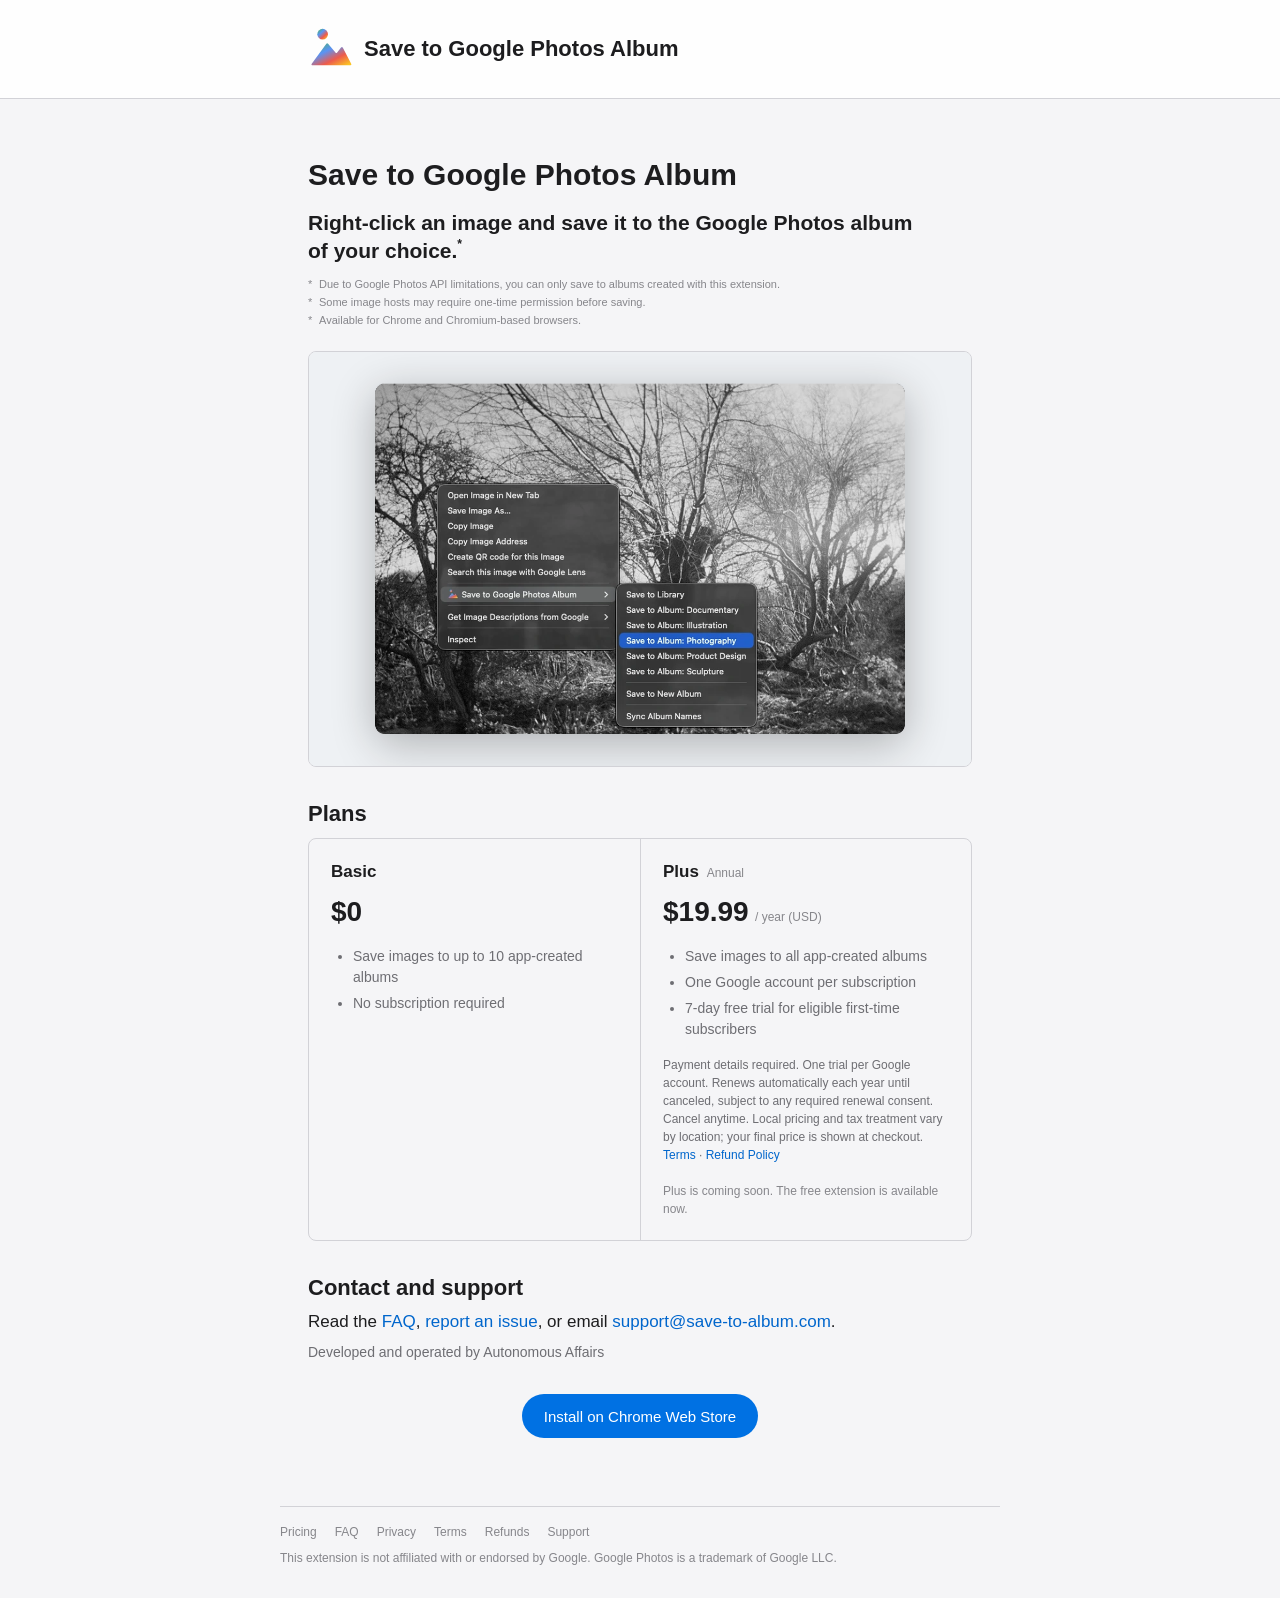
==== index.html @ 283ec3f0 "Raise annual Plus base price to USD 19.99" ====
<!doctype html>
<html lang="en">
  <head>
    <meta charset="utf-8">
    <meta name="viewport" content="width=device-width, initial-scale=1">
    <link rel="icon" href="icon.svg" type="image/svg+xml">
    <link rel="canonical" href="https://save-to-album.com/">
    <meta name="description" content="Save images from the web directly to albums created with the Save to Google Photos Album Chrome extension.">
    <link rel="stylesheet" href="styles.css?v=20261107-1">
    <title>Save to Google Photos Album</title>
  </head>
  <body class="home-page">
    <header class="site-header">
      <nav class="site-nav" aria-label="Home">
        <a class="site-brand" href="./"><img src="icon.svg" alt=""><span>Save to Google Photos Album</span></a>
      </nav>
    </header>

    <main class="home-shell">
      <article class="home-card">
        <h1 class="product-title">Save to Google Photos Album</h1>
        <p class="tagline">Right-click an image and save it to the Google Photos album of your choice.<sup>*</sup></p>
        <ul class="product-notes" aria-label="Compatibility and usage notes">
          <li>Due to Google Photos API limitations, you can only save to albums created with this extension.</li>
          <li>Some image hosts may require one-time permission before saving.</li>
          <li>Available for Chrome and Chromium-based browsers.</li>
        </ul>

        <section class="home-section demo-section" aria-label="Product demo">
          <figure class="demo-media">
            <img src="assets/right-click-menu.png" width="1280" height="800" alt="Chrome right-click menu showing Save to Library, Save to Album, and Save to New Album">
          </figure>
        </section>

        <section id="plans" class="home-section" aria-labelledby="plans-heading">
          <h2 id="plans-heading">Plans</h2>
          <div class="plans-grid">
            <article class="plan-option">
              <h3>Basic</h3>
              <p class="plan-price">$0</p>
              <ul>
                <li>Save images to up to 10 app-created albums</li>
                <li>No subscription required</li>
              </ul>
            </article>
            <article class="plan-option plan-plus">
              <h3>Plus <span>Annual</span></h3>
              <p class="plan-price">$19.99<span> / year (USD)</span></p>
              <ul>
                <li>Save images to all app-created albums</li>
                <li>One Google account per subscription</li>
                <li>7-day free trial for eligible first-time subscribers</li>
              </ul>
              <p class="renewal-disclosure">Payment details required. One trial per Google account. Renews automatically each year until canceled, subject to any required renewal consent. Cancel anytime. Local pricing and tax treatment vary by location; your final price is shown at checkout. <a href="terms/">Terms</a> &middot; <a href="refunds/">Refund Policy</a></p>
              <p class="plan-note">Plus is coming soon. The free extension is available now.</p>
            </article>
          </div>
        </section>

        <section class="home-section" aria-labelledby="support-heading">
          <h2 id="support-heading">Contact and support</h2>
          <p>Read the <a href="faq/">FAQ</a>, <a href="support/">report an issue</a>, or email <a href="mailto:support@save-to-album.com">support@save-to-album.com</a>.</p>
          <p class="operator-note">Developed and operated by Autonomous Affairs</p>
        </section>

        <section class="install-section" aria-label="Install and usage notes">
          <div class="home-actions">
            <a class="button primary" href="https://chromewebstore.google.com/detail/plkmjbhjcapopbeencbedeekhghcpiho">Install on Chrome Web Store</a>
          </div>
        </section>
      </article>

      <footer class="home-footer">
        <nav aria-label="Footer navigation"><a href="#plans">Pricing</a><a href="faq/">FAQ</a><a href="privacy/">Privacy</a><a href="terms/">Terms</a><a href="refunds/">Refunds</a><a href="support/">Support</a></nav>
        <p>This extension is not affiliated with or endorsed by Google. Google Photos is a trademark of Google LLC.</p>
      </footer>
    </main>
  </body>
</html>
---- styles.css ----
:root {
  color-scheme: light;
  --ink: #1d1d1f;
  --muted: #6e6e73;
  --quiet: #86868b;
  --line: #d2d2d7;
  --page: #f5f5f7;
  --blue: #0066cc;
  font-family: -apple-system, BlinkMacSystemFont, "SF Pro Text", "Helvetica Neue", Arial, Pretendard, sans-serif;
  color: var(--ink);
  background: var(--page);
}

* {
  box-sizing: border-box;
}

body {
  margin: 0;
  padding: 0;
  background: var(--page);
  color: var(--ink);
  font-size: 17px;
  line-height: 1.47059;
  letter-spacing: 0;
  -webkit-font-smoothing: antialiased;
}

a {
  color: var(--blue);
  text-decoration: none;
}

a:hover {
  text-decoration: underline;
}

a:focus-visible,
.button:focus-visible {
  outline: 3px solid rgba(0, 125, 250, 0.45);
  outline-offset: 3px;
}

img {
  display: block;
  max-width: 100%;
}

.site-header {
  border-bottom: 1px solid var(--line);
  background: rgba(255, 255, 255, 0.92);
}

.site-nav {
  width: min(calc(100% - 40px), 760px);
  min-height: 98px;
  margin: 0 auto;
  display: flex;
  align-items: center;
  justify-content: flex-start;
  gap: 24px;
}

.home-page .site-nav {
  width: min(calc(100% - 96px), 664px);
}

.document-page .site-nav {
  width: min(calc(100% - 96px), 724px);
}

.checkout-page .site-nav {
  width: min(calc(100% - 168px), 692px);
}

.site-brand {
  display: inline-flex;
  align-items: center;
  gap: 12px;
  color: var(--ink);
  font-family: inherit;
  font-size: 22px;
  font-weight: 600;
  line-height: 1.18182;
  text-decoration: none;
  min-width: 0;
  white-space: normal;
  overflow-wrap: anywhere;
}

.site-brand:hover {
  text-decoration: none;
}

.site-brand img {
  flex-shrink: 0;
  width: 44px;
  height: 44px;
}

.visually-hidden {
  position: absolute;
  width: 1px;
  height: 1px;
  padding: 0;
  margin: -1px;
  overflow: hidden;
  clip: rect(0, 0, 0, 0);
  white-space: nowrap;
  border: 0;
}

/* Homepage */
.home-shell {
  max-width: 760px;
  margin: 24px auto 0;
}

.home-card,
body > main:not(.home-shell):not(.checkout-shell):not(.support-shell) {
  overflow: hidden;
  border: 1px solid var(--line);
  border-radius: 8px;
  background: #ffffff;
  box-shadow: 0 4px 24px rgba(0, 0, 0, 0.05);
}

.home-card {
  padding: 34px 48px 44px;
  border: 0;
  border-radius: 0;
  box-shadow: none;
  background: transparent;
}

.product-title {
  margin: 0 0 16px;
  font-size: 30px;
  line-height: 1.2;
}

.operator-note {
  color: var(--muted);
  font-size: 14px;
}

.home-brand {
  display: flex;
  align-items: center;
  gap: 14px;
}

.home-brand img {
  width: 44px;
  height: 44px;
  flex: 0 0 auto;
}

.home-brand h1 {
  margin: 0;
  font-size: 32px;
  font-weight: 650;
  line-height: 1.2;
}

.tagline {
  max-width: 620px;
  margin: 0;
  color: var(--ink);
  font-size: 21px;
  font-weight: 600;
  line-height: 1.33337;
}

.tagline sup {
  position: relative;
  top: -0.15em;
  font-size: 0.58em;
  line-height: 0;
}

.home-actions {
  display: flex;
  flex-wrap: wrap;
  justify-content: center;
  gap: 10px;
}

.button {
  display: inline-flex;
  min-height: 40px;
  align-items: center;
  justify-content: center;
  padding: 0 18px;
  border-radius: 999px;
  font-size: 14px;
  font-weight: 400;
  line-height: 1.17648;
  text-decoration: none;
}

.button:hover {
  text-decoration: none;
}

.button.primary {
  background: #0071e3;
  color: #ffffff;
}

.button.secondary {
  background: #e8e8ed;
  color: var(--ink);
}

.button:active {
  opacity: 0.72;
}

.product-notes {
  max-width: 620px;
  margin: 12px 0 0;
  padding: 0;
  color: var(--quiet);
  font-size: 11px;
  line-height: 1.45;
  list-style: none;
}

.product-notes li {
  position: relative;
  margin: 2px 0;
  padding-left: 11px;
}

.product-notes li::before {
  position: absolute;
  left: 0;
  content: "*";
}

.home-section {
  margin-top: 34px;
}

.home-section h2 {
  margin: 0 0 8px;
  font-size: 22px;
  font-weight: 600;
  line-height: 1.16667;
}

.home-section h3 {
  margin: 0 0 2px;
  font-size: 17px;
  font-weight: 600;
  line-height: 1.23536;
}

.home-section p,
.home-section ul,
.home-section ol {
  margin: 8px 0;
}

.home-section ul {
  padding-left: 22px;
}

.home-section li {
  margin: 5px 0;
}

.demo-section {
  margin-top: 22px;
}

.install-section {
  margin-top: 32px;
  padding-top: 0;
}

.install-section .button {
  min-height: 44px;
  padding: 0 22px;
  font-size: 15px;
}

.demo-media {
  overflow: hidden;
  margin: 0;
  border: 1px solid var(--line);
  border-radius: 8px;
  background: var(--page);
}

.demo-media img {
  width: 100%;
  height: auto;
  aspect-ratio: 8 / 5;
  object-fit: contain;
}

.plans-grid {
  display: grid;
  grid-template-columns: repeat(2, minmax(0, 1fr));
  overflow: hidden;
  margin-top: 12px;
  border: 1px solid var(--line);
  border-radius: 8px;
}

.plan-option {
  min-width: 0;
  padding: 22px;
}

.plan-option + .plan-option {
  border-left: 1px solid var(--line);
}

.plan-option h3 {
  font-size: 17px;
}

.plan-option h3 span {
  margin-left: 3px;
  color: var(--quiet);
  font-size: 12px;
  font-weight: 400;
}

.plan-price {
  margin: 14px 0 18px !important;
  font-size: 28px;
  font-weight: 600;
  line-height: 1.14286;
}

.plan-price span {
  display: inline;
  margin-left: 3px;
  color: var(--quiet);
  font-size: 12px;
  font-weight: 400;
}

.plan-option ul {
  margin-bottom: 0;
  color: var(--muted);
  font-size: 14px;
  line-height: 1.5;
}

.plan-note {
  margin: 18px 0 0 !important;
  color: var(--quiet) !important;
  font-size: 12px !important;
  line-height: 1.5;
}

.renewal-disclosure {
  margin: 16px 0 0 !important;
  color: var(--muted) !important;
  font-size: 12px !important;
  line-height: 1.5;
}

.checkout-panel > .renewal-disclosure {
  margin-top: 10px !important;
}

.home-footer {
  width: min(calc(100% - 40px), 820px);
  margin: 24px auto 0;
  padding: 17px 0 32px;
  border-top: 1px solid var(--line);
  color: var(--quiet);
  text-align: left;
}

.home-footer nav {
  display: flex;
  flex-wrap: wrap;
  gap: 18px;
  font-size: 12px;
  line-height: 1.33337;
}

.home-footer a {
  color: var(--quiet);
}

.home-footer p {
  margin: 10px 0 0;
  font-size: 12px;
  line-height: 1.33337;
}

/* Privacy and terms */
body > main:not(.home-shell):not(.checkout-shell):not(.support-shell) {
  max-width: 820px;
  margin: 24px auto 0;
  padding: 0;
}

.document-hero {
  padding: 42px 48px 0;
}

.document-hero .page-width,
.document-layout {
  width: auto;
  max-width: none;
  margin: 0;
}

.eyebrow,
.document-aside {
  display: none;
}

.document-hero h1 {
  margin: 0;
  font-size: 20px;
  font-weight: 600;
  line-height: 1.33337;
}

.updated {
  margin: 6px 0 0;
  color: var(--muted);
  font-size: 12px;
  line-height: 1.33337;
}

.document-layout {
  display: block;
  padding: 26px 48px 48px;
}

.document-content {
  overflow-wrap: anywhere;
  font-size: 15px;
  line-height: 1.46667;
}

.document-content h2 {
  margin: 32px 0 8px;
  font-size: 18px;
  font-weight: 600;
  line-height: 1.33337;
}

.document-content h2:first-child {
  margin-top: 0;
}

.document-content p,
.document-content ul {
  margin: 8px 0;
}

.document-content ul {
  padding-left: 22px;
}

.document-content li + li {
  margin-top: 8px;
}

.document-content code {
  padding: 1px 4px;
  border-radius: 3px;
  background: #f2f4f6;
  font-size: 0.92em;
}

.faq-index {
  padding-bottom: 24px;
  border-bottom: 1px solid var(--line);
}

.faq-index ul {
  margin: 0;
}

.faq-answers section {
  padding-top: 28px;
}

.faq-answers h2,
.faq-index {
  scroll-margin-top: 32px;
}

/* Checkout */
.checkout-page {
  min-height: 100vh;
}

.checkout-shell {
  width: min(calc(100% - 40px), 820px);
  margin: 24px auto 0;
  padding: 52px 64px 64px;
  border: 1px solid var(--line);
  border-radius: 8px;
  background: #ffffff;
  box-shadow: 0 4px 24px rgba(0, 0, 0, 0.05);
}

.checkout-copy h1 {
  margin: 0;
  font-size: 36px;
  font-weight: 600;
  line-height: 1.1;
}

.checkout-copy > p:last-child {
  margin: 14px 0 0;
  color: var(--muted);
}

.checkout-panel {
  margin-top: 30px;
  padding-top: 24px;
  border-top: 1px solid var(--line);
}

.checkout-price {
  margin: 0;
  font-size: 24px;
  font-weight: 700;
}

.checkout-price span {
  display: block;
  color: var(--muted);
  font-size: 13px;
  font-weight: 400;
}

.checkout-status {
  margin: 22px 0;
  padding: 14px 0;
  border-top: 1px solid var(--line);
  border-bottom: 1px solid var(--line);
  font-weight: 700;
}

.checkout-links {
  color: var(--muted);
  font-size: 13px;
}

/* Support */
.support-page .site-nav {
  width: min(calc(100% - 96px), 724px);
}

.support-shell {
  width: min(calc(100% - 40px), 820px);
  margin: 24px auto 0;
  padding: 42px 48px 48px;
  border: 1px solid var(--line);
  border-radius: 8px;
  background: #ffffff;
  box-shadow: 0 4px 24px rgba(0, 0, 0, 0.05);
}

.support-heading h1 {
  margin: 0;
  font-size: 30px;
  font-weight: 600;
  line-height: 1.2;
}

.support-heading p {
  margin: 8px 0 0;
  color: var(--muted);
  font-size: 14px;
}

.support-form {
  display: grid;
  grid-template-columns: 1fr;
  gap: 8px;
  margin-top: 30px;
}

.support-form > label:not(.technical-option) {
  margin-top: 12px;
  font-size: 14px;
  font-weight: 600;
}

.support-form input[type="text"],
.support-form input[type="email"],
.support-form select,
.support-form textarea {
  width: 100%;
  border: 1px solid #b8b8bd;
  border-radius: 6px;
  background: #ffffff;
  color: var(--ink);
  font: inherit;
  font-size: 15px;
}

.support-form input[type="text"],
.support-form input[type="email"],
.support-form select {
  min-height: 42px;
  padding: 8px 11px;
}

.support-form textarea {
  min-height: 92px;
  padding: 10px 11px;
  line-height: 1.45;
  resize: vertical;
}

.support-form input:focus,
.support-form select:focus,
.support-form textarea:focus {
  border-color: #0071e3;
  outline: 3px solid rgba(0, 113, 227, 0.16);
}

.optional {
  color: var(--quiet);
  font-size: 12px;
  font-weight: 400;
}

.technical-option {
  display: flex;
  align-items: center;
  gap: 9px;
  margin-top: 16px;
  font-size: 14px;
}

.technical-option input {
  width: 16px;
  height: 16px;
  margin: 0;
}

.form-note,
.support-fallback,
.form-status {
  color: var(--quiet);
  font-size: 12px;
  line-height: 1.5;
}

.form-note {
  margin: 0 0 0 25px;
}

.form-actions {
  display: flex;
  flex-wrap: wrap;
  gap: 10px;
  margin-top: 18px;
}

.form-actions .button {
  border: 0;
  cursor: pointer;
}

.form-status {
  min-height: 18px;
  margin: 2px 0 0;
}

.support-fallback {
  margin: 22px 0 0;
  padding-top: 18px;
  border-top: 1px solid var(--line);
}

@media (max-width: 600px) {
  body {
    background: #ffffff;
  }

  .site-nav {
    width: 100%;
    min-height: 0;
    padding: 14px 20px;
    align-items: center;
  }

  .home-page .site-nav,
  .document-page .site-nav,
  .support-page .site-nav,
  .checkout-page .site-nav {
    width: 100%;
    padding-right: 24px;
    padding-left: 24px;
  }

  .site-brand {
    font-size: 17px;
  }

  .site-brand img {
    width: 36px;
    height: 36px;
  }

  .home-shell,
  body > main:not(.home-shell):not(.checkout-shell):not(.support-shell),
  .checkout-shell,
  .support-shell {
    margin-top: 0;
  }

  .home-card,
  body > main:not(.home-shell):not(.checkout-shell):not(.support-shell),
  .checkout-shell,
  .support-shell {
    width: 100%;
    padding-right: 24px;
    padding-left: 24px;
    border: 0;
    border-radius: 0;
    box-shadow: none;
  }

  .home-card,
  .checkout-shell,
  .support-shell {
    padding-top: 32px;
    padding-bottom: 32px;
  }

  .home-brand {
    align-items: flex-start;
  }

  .home-brand h1 {
    font-size: 27px;
  }

  .tagline {
    font-size: 16px;
  }

  .plans-grid {
    grid-template-columns: 1fr;
  }

  .plan-option + .plan-option {
    border-top: 1px solid var(--line);
    border-left: 0;
  }

  .home-footer {
    width: 100%;
    margin-top: 16px;
    padding: 17px 24px 28px;
    background: var(--page);
  }

  .document-hero {
    padding: 32px 24px 0;
  }

  .document-hero h1 {
    font-size: 20px;
    line-height: 1.33337;
  }

  .document-layout {
    padding: 22px 24px 44px;
  }

  .checkout-copy h1 {
    font-size: 30px;
    line-height: 1.125;
  }

  .support-heading h1 {
    font-size: 26px;
  }
}
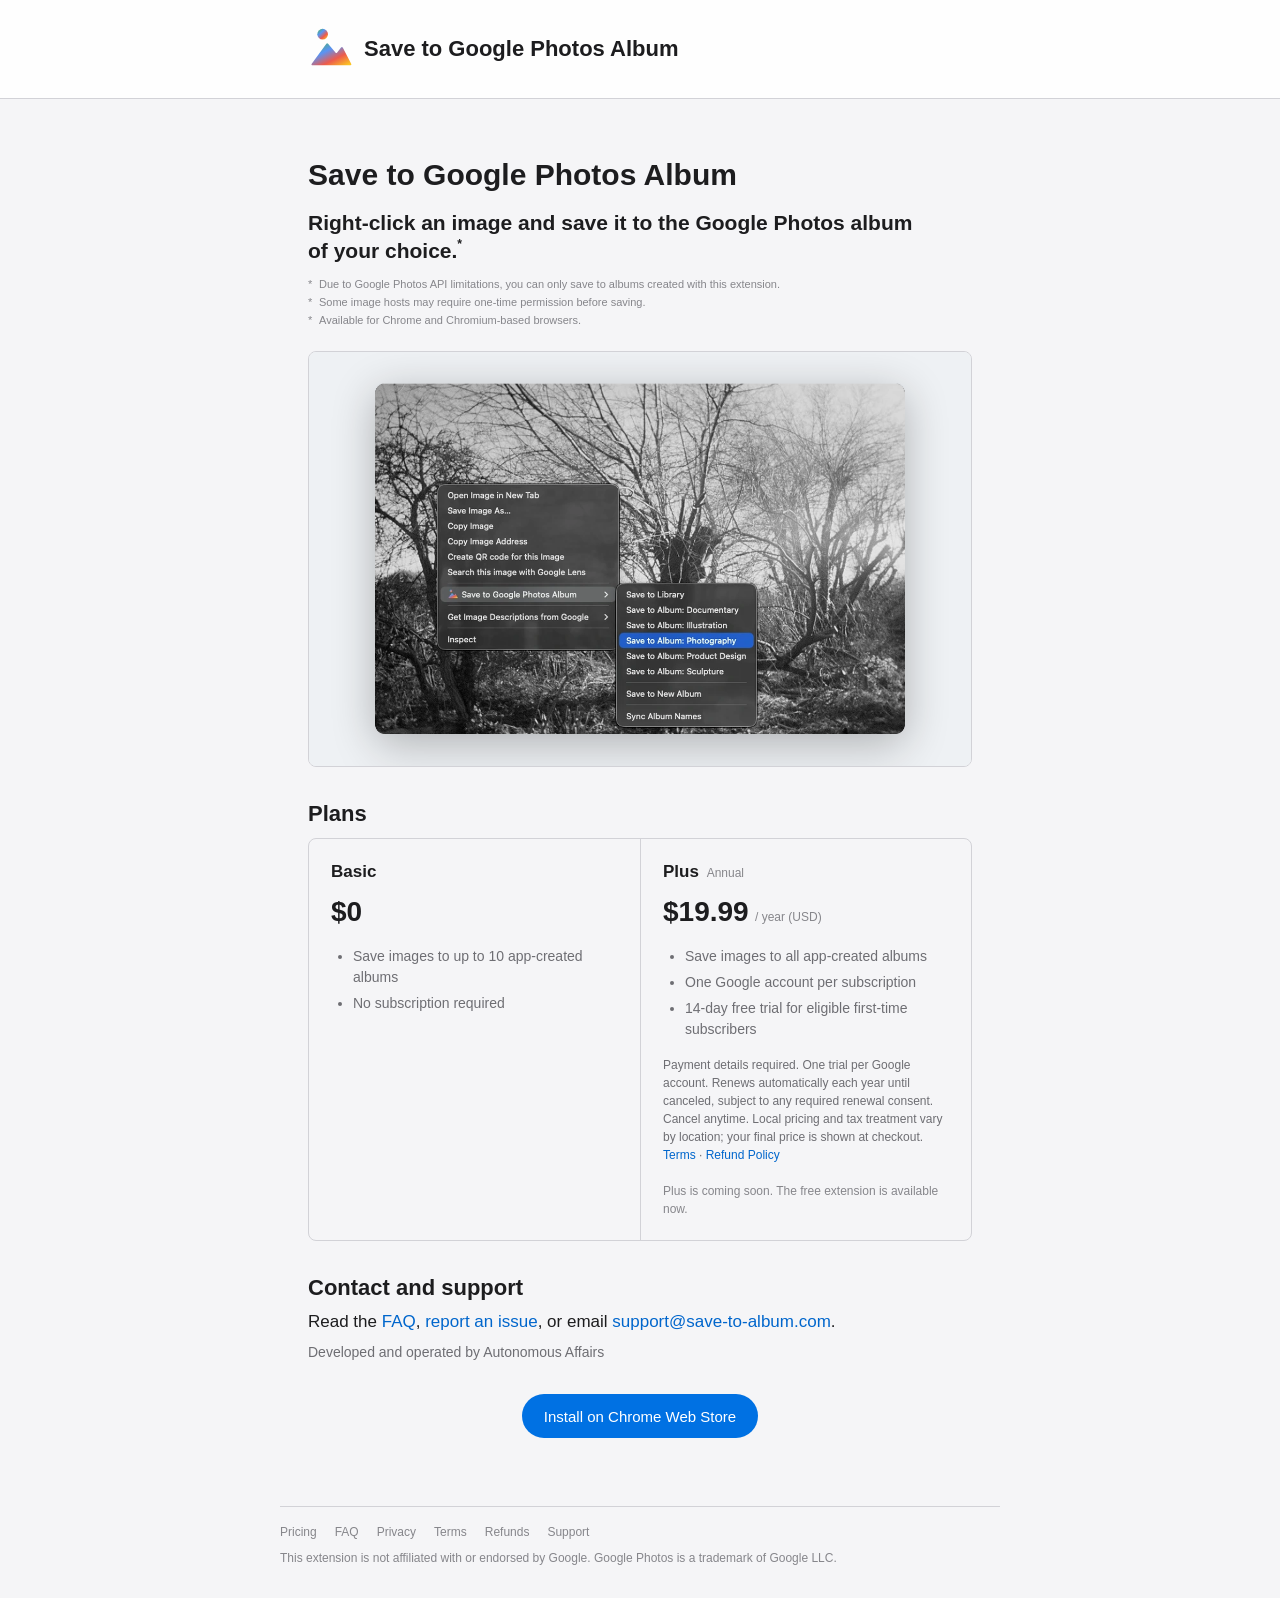
==== commit 88ebe0df: "Clarify policy headings and link current pricing and trial terms" ====
--- a/index.html
+++ b/index.html
@@ -49,7 +49,7 @@
               <ul>
                 <li>Save images to all app-created albums</li>
                 <li>One Google account per subscription</li>
-                <li>7-day free trial for eligible first-time subscribers</li>
+                <li>14-day free trial for eligible first-time subscribers</li>
               </ul>
               <p class="renewal-disclosure">Payment details required. One trial per Google account. Renews automatically each year until canceled, subject to any required renewal consent. Cancel anytime. Local pricing and tax treatment vary by location; your final price is shown at checkout. <a href="terms/">Terms</a> &middot; <a href="refunds/">Refund Policy</a></p>
               <p class="plan-note">Plus is coming soon. The free extension is available now.</p>
--- a/styles.css
+++ b/styles.css
@@ -657,7 +657,7 @@
 }
 
 .form-note {
-  margin: 0 0 0 25px;
+  margin: 0;
 }
 
 .form-actions {
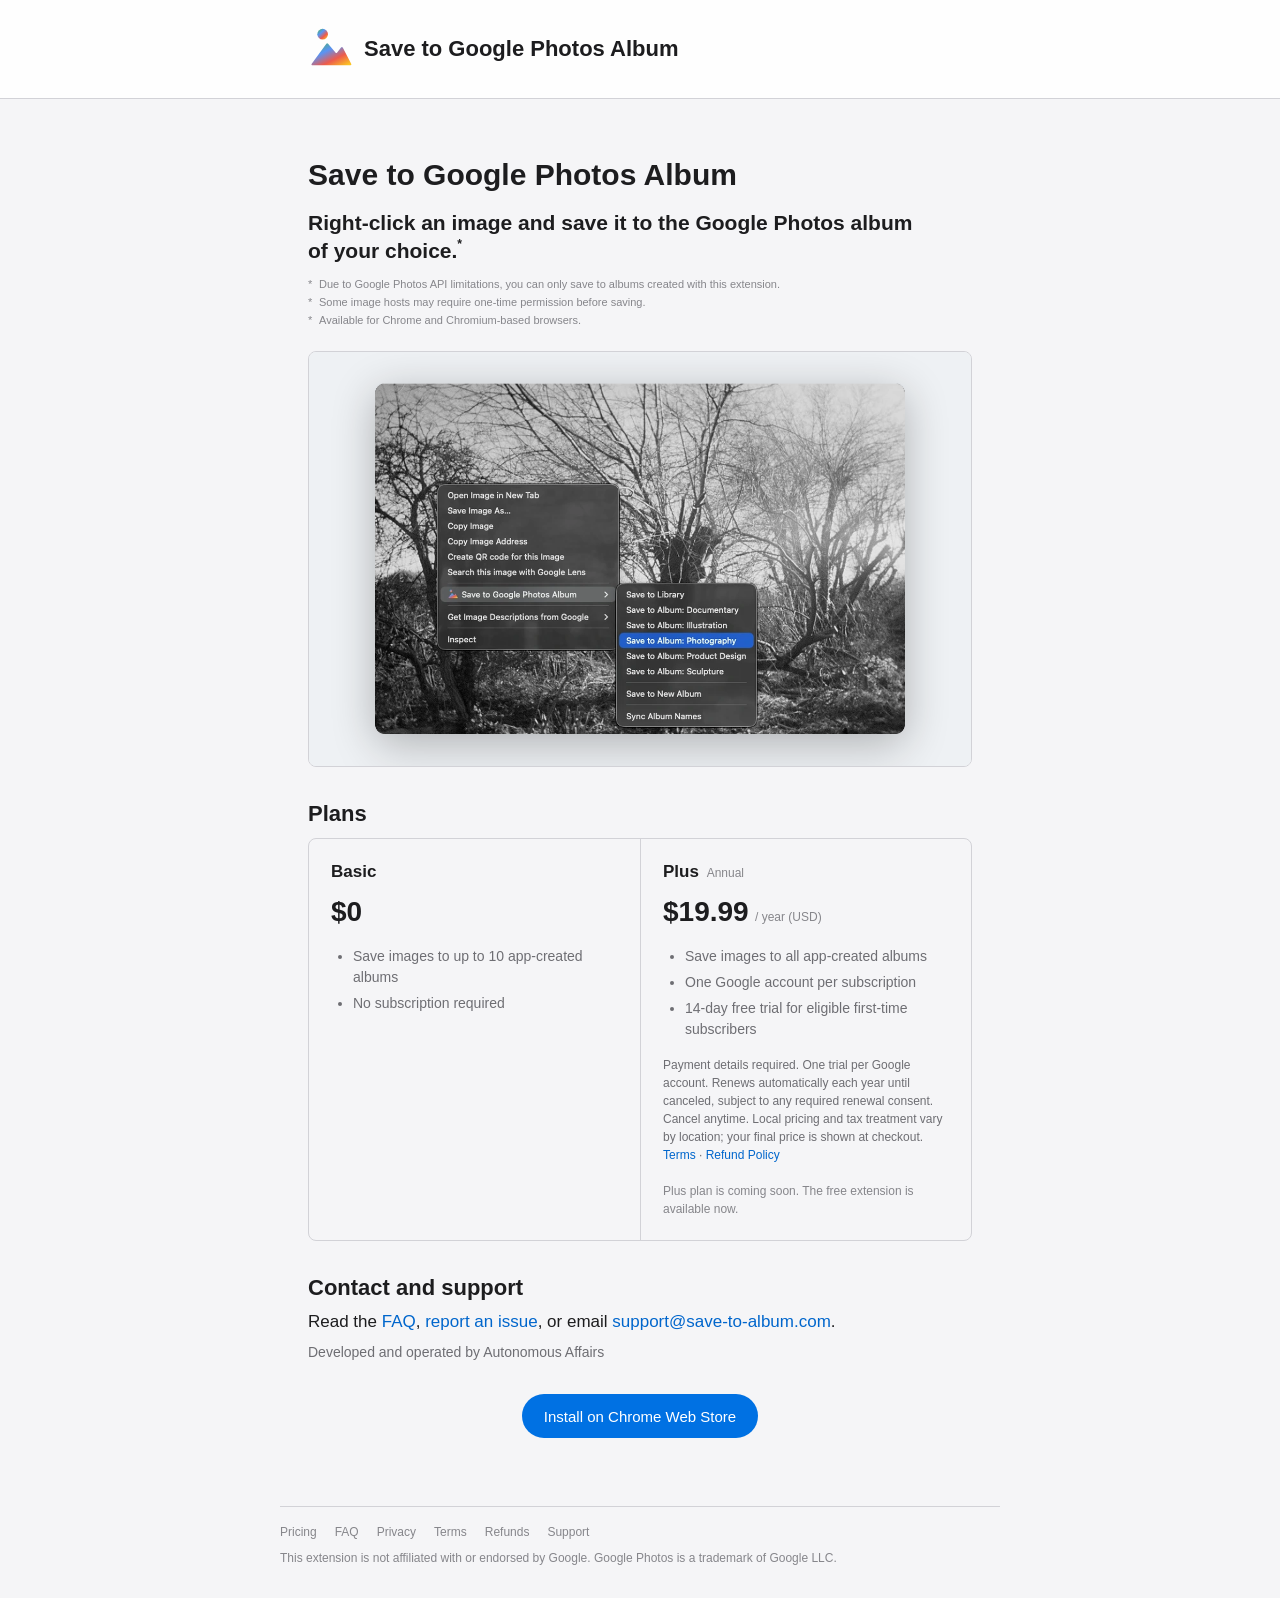
==== commit 92c99a62: "Name plans explicitly and require launch copy verification" ====
--- a/index.html
+++ b/index.html
@@ -52,7 +52,7 @@
                 <li>14-day free trial for eligible first-time subscribers</li>
               </ul>
               <p class="renewal-disclosure">Payment details required. One trial per Google account. Renews automatically each year until canceled, subject to any required renewal consent. Cancel anytime. Local pricing and tax treatment vary by location; your final price is shown at checkout. <a href="terms/">Terms</a> &middot; <a href="refunds/">Refund Policy</a></p>
-              <p class="plan-note">Plus is coming soon. The free extension is available now.</p>
+              <p class="plan-note">Plus plan is coming soon. The free extension is available now.</p>
             </article>
           </div>
         </section>
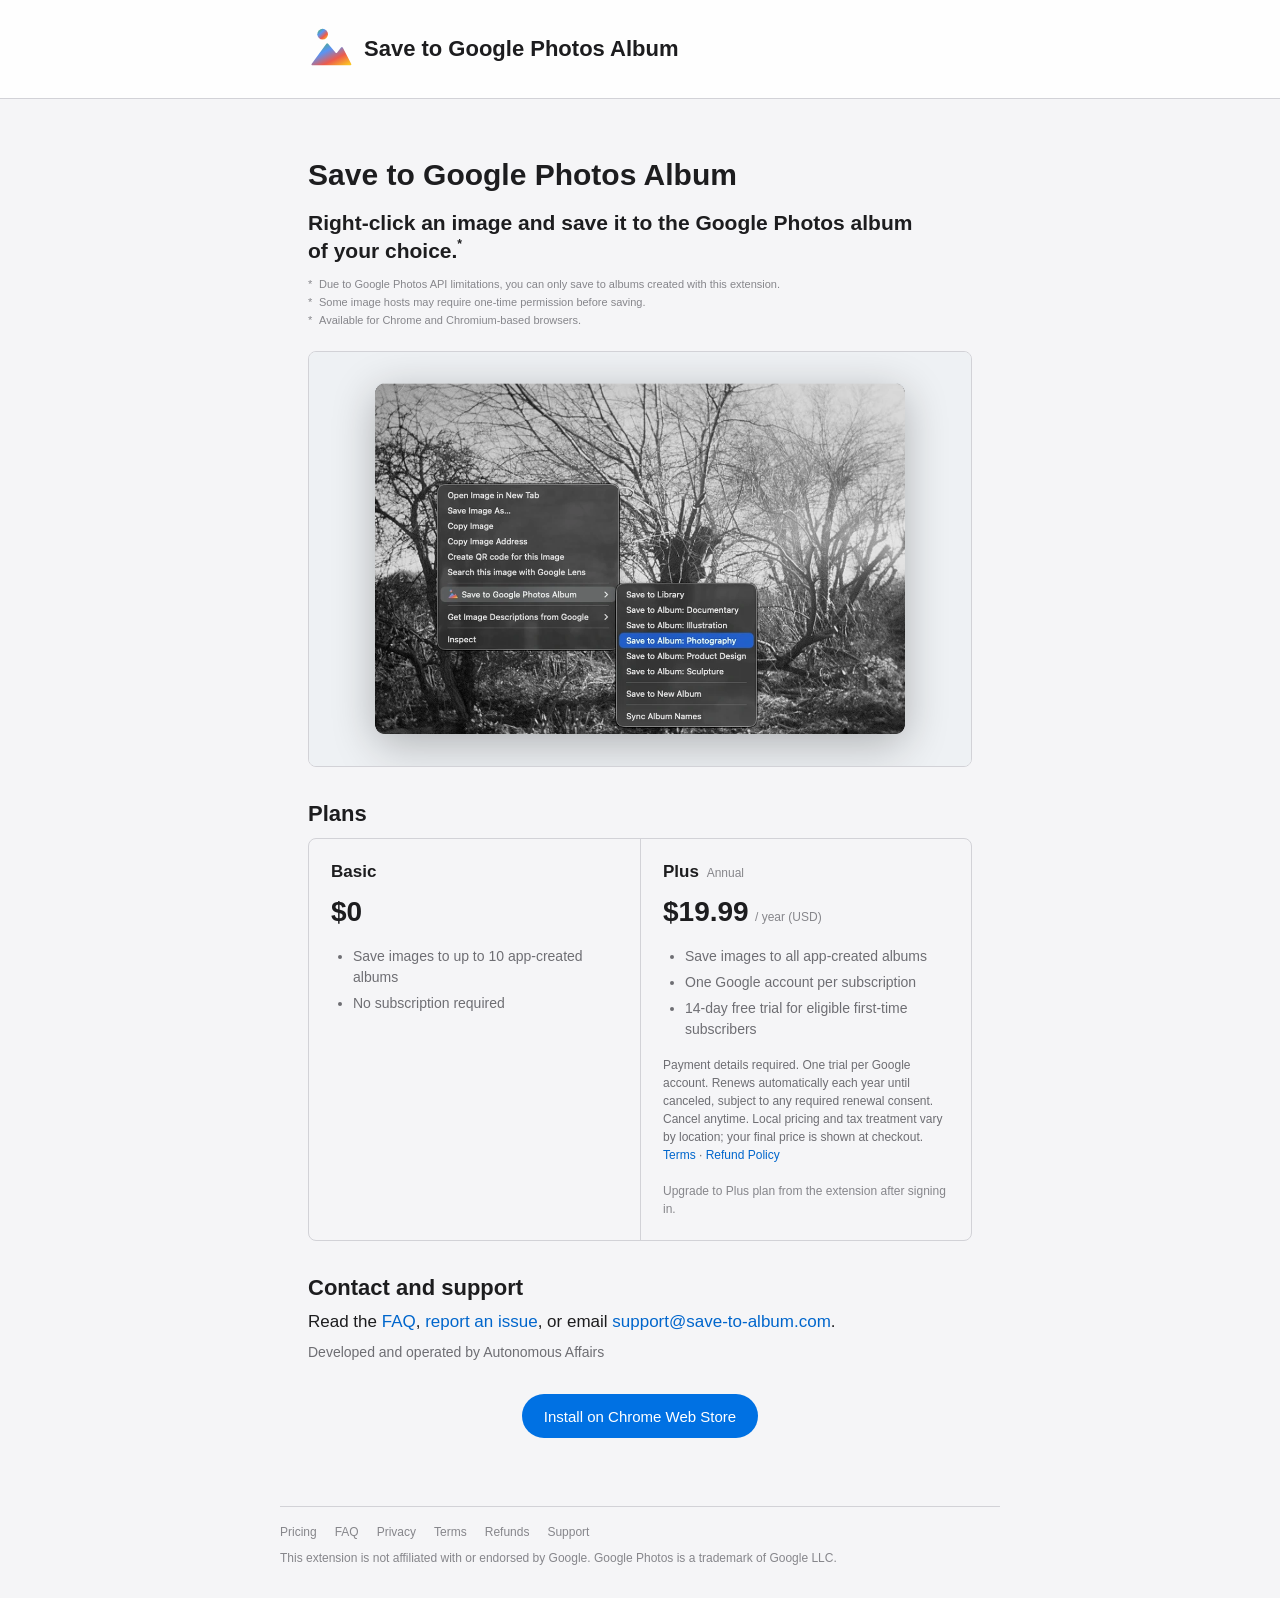
==== commit 22637273: "Switch public checkout to Live and remove prelaunch copy" ====
--- a/index.html
+++ b/index.html
@@ -6,7 +6,7 @@
     <link rel="icon" href="icon.svg" type="image/svg+xml">
     <link rel="canonical" href="https://save-to-album.com/">
     <meta name="description" content="Save images from the web directly to albums created with the Save to Google Photos Album Chrome extension.">
-    <link rel="stylesheet" href="styles.css?v=20261107-1">
+    <link rel="stylesheet" href="styles.css?v=753188ddc086">
     <title>Save to Google Photos Album</title>
   </head>
   <body class="home-page">
@@ -52,7 +52,7 @@
                 <li>14-day free trial for eligible first-time subscribers</li>
               </ul>
               <p class="renewal-disclosure">Payment details required. One trial per Google account. Renews automatically each year until canceled, subject to any required renewal consent. Cancel anytime. Local pricing and tax treatment vary by location; your final price is shown at checkout. <a href="terms/">Terms</a> &middot; <a href="refunds/">Refund Policy</a></p>
-              <p class="plan-note">Plus plan is coming soon. The free extension is available now.</p>
+              <p class="plan-note">Upgrade to Plus plan from the extension after signing in.</p>
             </article>
           </div>
         </section>
--- a/styles.css
+++ b/styles.css
@@ -445,6 +445,12 @@
   line-height: 1.46667;
 }
 
+main :is(p, li, dd) :is(strong, b) {
+  font-weight: inherit;
+  text-decoration-line: underline;
+  text-underline-offset: 0.15em;
+}
+
 .document-content h2 {
   margin: 32px 0 8px;
   font-size: 18px;
@@ -531,10 +537,11 @@
   margin: 0;
   font-size: 24px;
   font-weight: 700;
+  white-space: nowrap;
 }
 
 .checkout-price span {
-  display: block;
+  display: inline;
   color: var(--muted);
   font-size: 13px;
   font-weight: 400;
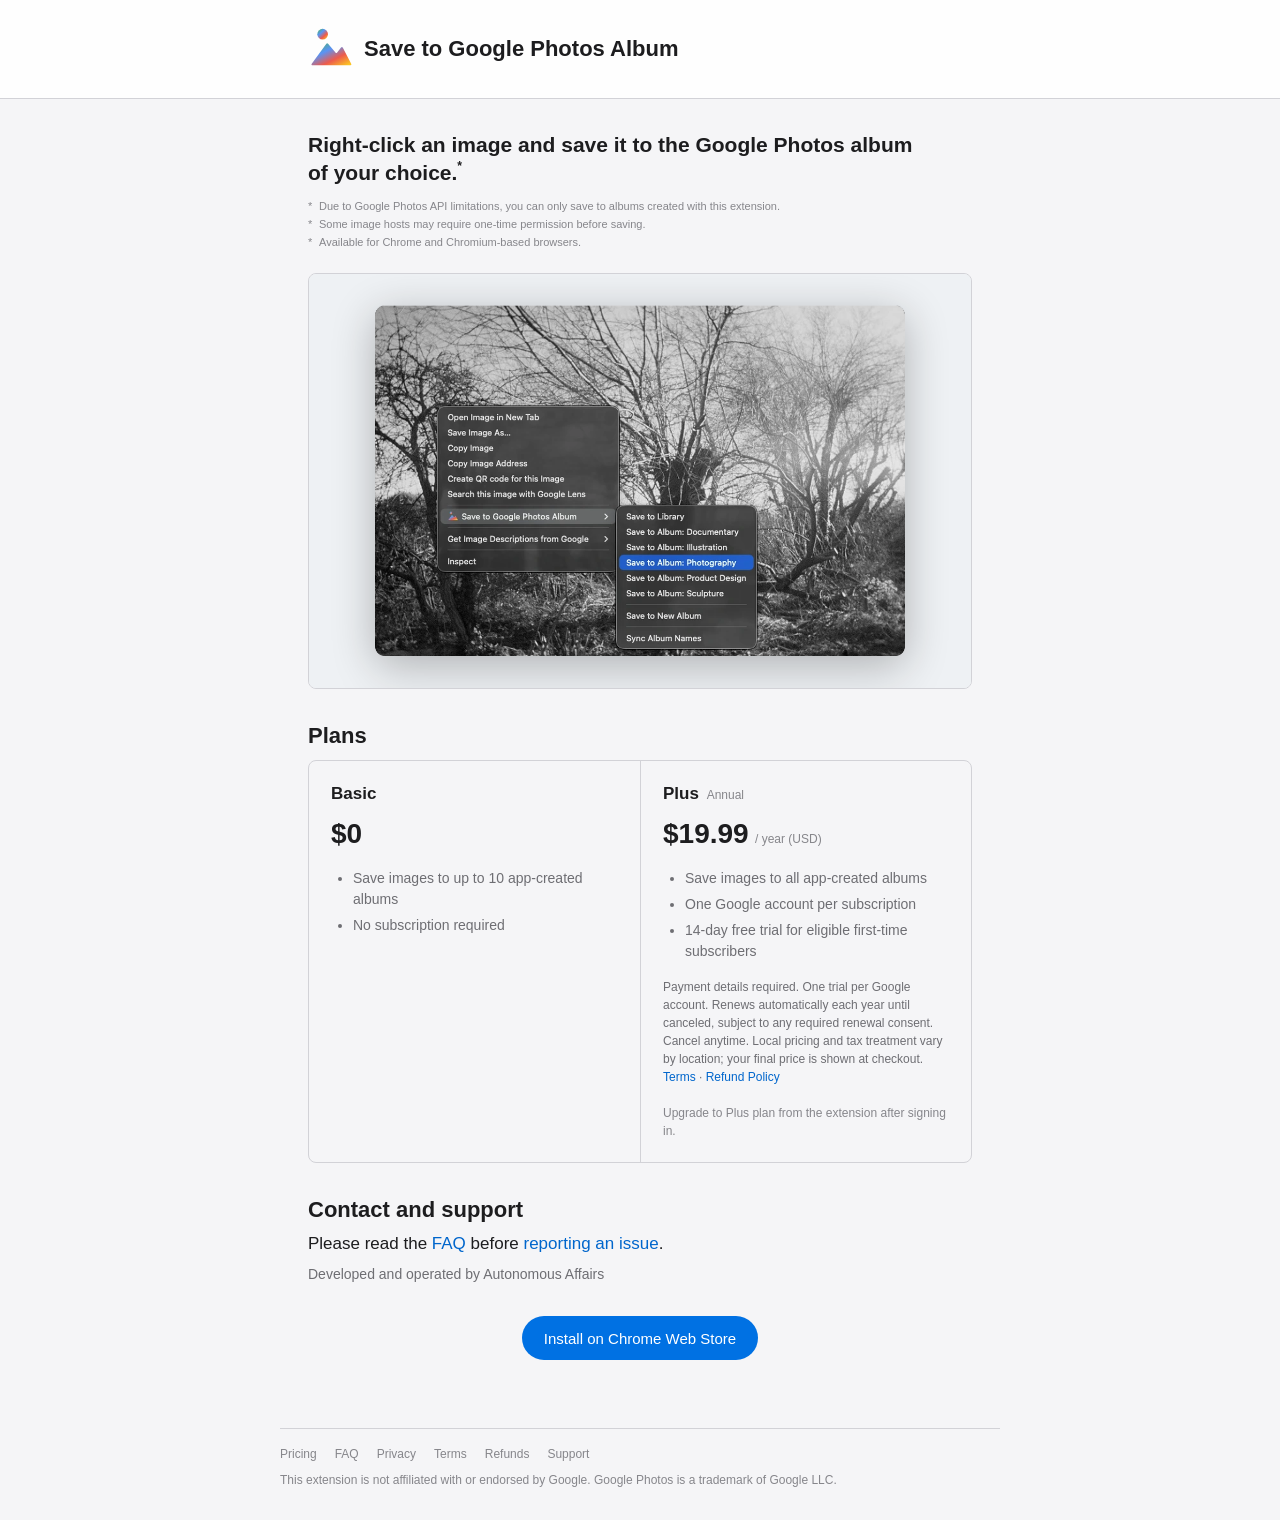
==== commit a6e83981: "Streamline homepage intro and support guidance" ====
--- a/index.html
+++ b/index.html
@@ -6,7 +6,7 @@
     <link rel="icon" href="icon.svg" type="image/svg+xml">
     <link rel="canonical" href="https://save-to-album.com/">
     <meta name="description" content="Save images from the web directly to albums created with the Save to Google Photos Album Chrome extension.">
-    <link rel="stylesheet" href="styles.css?v=753188ddc086">
+    <link rel="stylesheet" href="styles.css?v=5e6a2d0b78b3">
     <title>Save to Google Photos Album</title>
   </head>
   <body class="home-page">
@@ -18,8 +18,7 @@
 
     <main class="home-shell">
       <article class="home-card">
-        <h1 class="product-title">Save to Google Photos Album</h1>
-        <p class="tagline">Right-click an image and save it to the Google Photos album of your choice.<sup>*</sup></p>
+        <h1 class="tagline">Right-click an image and save it to the Google Photos album of your choice.<sup>*</sup></h1>
         <ul class="product-notes" aria-label="Compatibility and usage notes">
           <li>Due to Google Photos API limitations, you can only save to albums created with this extension.</li>
           <li>Some image hosts may require one-time permission before saving.</li>
@@ -59,7 +58,7 @@
 
         <section class="home-section" aria-labelledby="support-heading">
           <h2 id="support-heading">Contact and support</h2>
-          <p>Read the <a href="faq/">FAQ</a>, <a href="support/">report an issue</a>, or email <a href="mailto:support@save-to-album.com">support@save-to-album.com</a>.</p>
+          <p>Please read the <a href="faq/">FAQ</a> before <a href="support/">reporting an issue</a>.</p>
           <p class="operator-note">Developed and operated by Autonomous Affairs</p>
         </section>
 
--- a/styles.css
+++ b/styles.css
@@ -113,7 +113,7 @@
 /* Homepage */
 .home-shell {
   max-width: 760px;
-  margin: 24px auto 0;
+  margin: 16px auto 0;
 }
 
 .home-card,
@@ -126,7 +126,7 @@
 }
 
 .home-card {
-  padding: 34px 48px 44px;
+  padding: 16px 48px 44px;
   border: 0;
   border-radius: 0;
   box-shadow: none;
@@ -568,7 +568,7 @@
 .support-shell {
   width: min(calc(100% - 40px), 820px);
   margin: 24px auto 0;
-  padding: 42px 48px 48px;
+  padding: 42px 48px 24px;
   border: 1px solid var(--line);
   border-radius: 8px;
   background: #ffffff;
@@ -592,13 +592,17 @@
   display: grid;
   grid-template-columns: 1fr;
   gap: 8px;
-  margin-top: 30px;
+  margin-top: 18px;
 }
 
 .support-form > label:not(.technical-option) {
   margin-top: 12px;
   font-size: 14px;
   font-weight: 600;
+}
+
+.support-form > label:first-child {
+  margin-top: 0;
 }
 
 .support-form input[type="text"],
@@ -684,6 +688,10 @@
   margin: 2px 0 0;
 }
 
+.form-status:empty {
+  display: none;
+}
+
 .support-fallback {
   margin: 22px 0 0;
   padding-top: 18px;
@@ -746,6 +754,14 @@
     padding-bottom: 32px;
   }
 
+  .support-shell {
+    padding-bottom: 24px;
+  }
+
+  .home-card {
+    padding-top: 24px;
+  }
+
   .home-brand {
     align-items: flex-start;
   }
